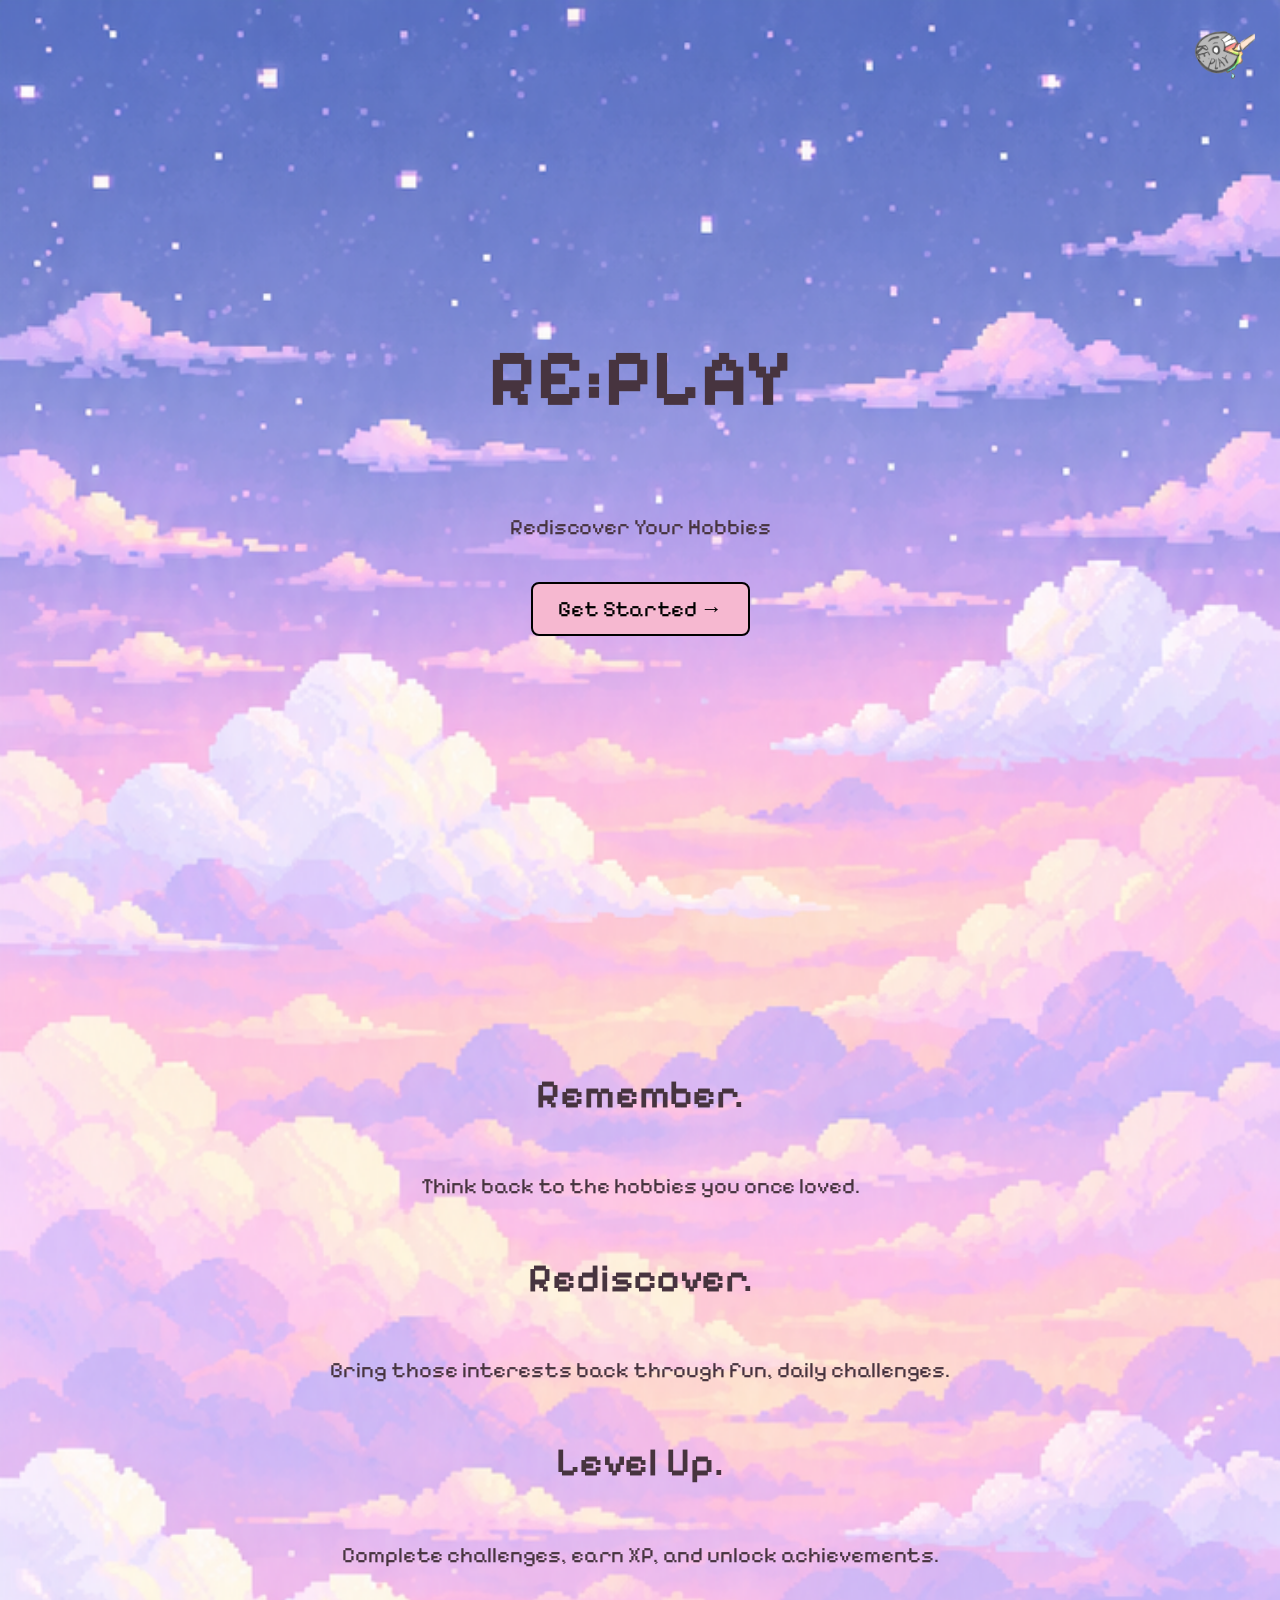
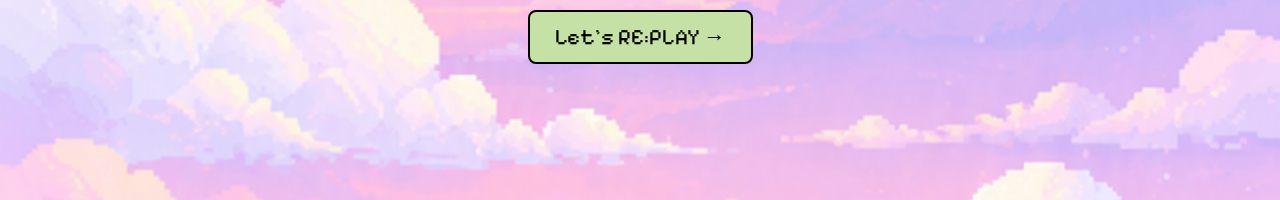
==== REPLAY/index.html @ 962fe370 "Add files via upload" ====
<!DOCTYPE html>
<html lang="en">

<head>
    <meta charset="UTF-8">
    <meta name="viewport" content="width=device-width, initial-scale=1.0">

    <title>RE:PLAY | Rediscover Your Hobbies</title>

    <link rel="stylesheet" href="style.css">
</head>

<body class="welcome-page">


<!-- replay logo-->
<div class="replay-logo-link">
    <img src="images/replaylogo.png" alt="RE:PLAY">
</div>



<!-- page navigation -->



    <main>

        <!-- page 1 -->
        <section id="welcome">

            <h1>RE:PLAY</h1>

            <p>Rediscover Your Hobbies</p>

            <a href="#introduction" class="mybtn mybtn1">
                Get Started →
            </a>

        </section>

        <!-- page/section 2 description of website-->
        <section id="introduction">

            <h2>Remember.</h2>

            <p>Think back to the hobbies you once loved.</p>

            <h2>Rediscover.</h2>

            <p>
                Bring those interests back through fun,
                daily challenges.
            </p>

            <h2>Level Up.</h2>

            <p>
                Complete challenges, earn XP,
                and unlock achievements.
            </p>

            <a href="nickname.html" class="mybtn mybtn2">
                Let's RE:PLAY →
            </a>

        </section>

    </main>

    <script src="script.js"></script>

</body>

</html>
---- REPLAY/style.css ----
@import url('https://fonts.googleapis.com/css2?family=Pixelify+Sans:wght@400;500;600;700&display=swap');

/* general styles */

* {
    box-sizing: border-box;
}

html {
    scroll-behavior: smooth;
}

body {
    position: relative;
    margin: 0;
    font-family: 'Pixelify Sans', sans-serif;
    font-size: 22px;
    color: #47343F;
}

/* background */

body.welcome-page {
    min-height: 100vh;
    background-color: #F6D9EA;
    background-image: url("images/background.png");
    background-size: cover;
    background-position: center top;
    background-repeat: no-repeat;
}

/* welcome page */

#welcome {
    min-height: 100vh;

    display: flex;
    flex-direction: column;
    justify-content: center;
    align-items: center;

    padding: 20px;
    text-align: center;
}

/* intro page */

#introduction {
    min-height: 100vh;

    display: flex;
    flex-direction: column;
    justify-content: center;
    align-items: center;

    padding: 20px;
    text-align: center;
}

/* text */

h1 {
    font-family: 'Pixelify Sans', sans-serif;
    font-size: 80px;
    font-weight: 700;
}

h2 {
    font-family: 'Pixelify Sans', sans-serif;
    font-size: 40px;
    font-weight: 600;
}

p {
    font-size: 22px;
}

a {
    font-family: 'Pixelify Sans', sans-serif;
    font-size: 22px;
}

/* buttons */

.mybtn {
    display: inline-block;

    margin-top: 20px;
    padding: 12px 25px;

    font-family: 'Pixelify Sans', sans-serif;
    font-size: 22px;
    text-align: center;
    text-decoration: none;
    color: black;

    border: 2px solid black;
    border-radius: 8px;

    cursor: pointer;

    transition: transform 0.2s;
}

/* pink button */

.mybtn1 {
    background-color: #F6B8D0;
}

/* green button */

.mybtn2 {
    background-color: #C5E1A5;
}

/* button hover */

.mybtn:hover {
    transform: translateY(-3px);
}

/* keyboard focus */

.mybtn:focus-visible,
.hobby-btn:focus-visible,
.add-hobby:focus-visible {
    outline: 3px solid #C65B89;
    outline-offset: 4px;
}

/* nickname page */

#nickname {
    min-height: 100vh;

    display: flex;
    flex-direction: column;
    justify-content: center;
    align-items: center;
    gap: 20px;

    padding: 20px;
    text-align: center;
}

/* nickname row */

.nickname-row {
    display: flex;
    align-items: center;
    justify-content: center;
    gap: 20px;

    max-width: 100%;
}

/* nickname title */

#nickname h2 {
    margin: 0;

    font-family: 'Pixelify Sans', sans-serif;
    font-size: 24px;
    font-weight: 500;

    white-space: nowrap;
}

/* nickname input */

#nicknameInput {
    width: 220px;
    max-width: 100%;
    padding: 12px;

    font-family: 'Pixelify Sans', sans-serif;
    font-size: 20px;
    text-align: left;

    border: 2px solid black;
    border-radius: 8px;
    background-color: white;
}

#nicknameInput:focus {
    outline: 2px solid #F6B8D0;
    outline-offset: 2px;
}

/* continue button */

#nickname #continueButton {
    margin-top: 5px;
}

/* hobby questions */

#questionnaire {
    min-height: 100vh;

    display: flex;
    flex-direction: column;
    justify-content: center;
    align-items: center;

    padding: 50px 25px 100px;
    text-align: center;
}

#questionnaire h2 {
    font-size: 36px;
    margin-bottom: 35px;
}

.question {
    width: 100%;
    max-width: 950px;
    margin-bottom: 35px;
}

.question h3 {
    margin-bottom: 20px;

    font-size: 24px;
    font-weight: 500;
}

/* hobby buttons */

.hobby-buttons {
    display: flex;
    flex-wrap: wrap;
    justify-content: center;
    gap: 12px;
}

/* hobby button */

.hobby-btn {
    padding: 10px 18px;

    font-family: 'Pixelify Sans', sans-serif;
    font-size: 19px;

    border: 2px solid black;
    border-radius: 8px;
    background-color: white;

    cursor: pointer;

    transition:
        background-color 0.2s,
        transform 0.2s;
}

/* hobby hover */

.hobby-btn:hover {
    background-color: #FCE1EA;
    transform: translateY(-2px);
}

/* selected hobby */

.hobby-btn.selected {
    background-color: #F6B8D0;
    border-color: #C65B89;
}

/* other hobbies */

.other-hobby {
    display: flex;
    justify-content: center;
    align-items: center;
    flex-wrap: wrap;
    gap: 10px;

    margin-top: 20px;
}

.other-hobby label {
    font-size: 20px;
}

.other-hobby input {
    width: 220px;
    max-width: 100%;
    padding: 10px;

    font-family: 'Pixelify Sans', sans-serif;
    font-size: 18px;

    border: 2px solid black;
    border-radius: 8px;
}

/* add hobby button */

.add-hobby {
    padding: 10px 15px;

    font-family: 'Pixelify Sans', sans-serif;
    font-size: 18px;

    background-color: #C5E1A5;
    border: 2px solid black;
    border-radius: 8px;

    cursor: pointer;
}

/* daily challenges */

#challenges {
    min-height: calc(100vh - 140px);

    display: flex;
    flex-direction: column;
    justify-content: center;
    align-items: center;

    padding: 30px 20px 100px;
    text-align: center;
}

#challenges h1 {
    font-size: 48px;
    margin-bottom: 10px;
}

#challenges h2 {
    margin-top: 15px;
    margin-bottom: 10px;
}

#challenges p {
    font-size: 20px;
}

/* challenge list */

#challengeList {
    width: 100%;
    max-width: 650px;
    margin-top: 25px;
}

/* challenge cards */

.challenge-card {
    display: flex;
    align-items: center;
    gap: 20px;

    margin-bottom: 15px;
    padding: 20px;

    text-align: left;

    background-color: #FFF5F8;
    border: 2px solid black;
    border-radius: 10px;

    cursor: pointer;

    transition:
        opacity 0.3s,
        background-color 0.3s;
}

/* checkbox */

.challenge-card input {
    width: 24px;
    height: 24px;
    flex-shrink: 0;

    accent-color: #C65B89;
    cursor: pointer;
}

/* challenge details */

.challenge-card div {
    min-width: 0;

    display: flex;
    flex-direction: column;
    gap: 5px;
}

/* hobby name */

.challenge-hobby {
    font-size: 16px;
    color: #9D6580;
}

/* challenge text */

.challenge-text {
    font-size: 22px;
    overflow-wrap: anywhere;
}

/* completed challenge */

.challenge-card.completed {
    opacity: 0.4;
    background-color: #EAEAEA;
}

.challenge-card.completed .challenge-text {
    text-decoration: line-through;
}

/* progress */

#challengeProgress {
    margin-top: 15px;
    font-size: 20px;
}

/* logo */

.replay-logo-link {
    position: absolute;

    top: 20px;
    right: 25px;
    left: auto;

    z-index: 200;

    display: block;

    width: 65px;
    height: 65px;

    background: transparent;
    border: none;
    border-radius: 0;
    box-shadow: none;

    text-decoration: none;
}

/* logo image */

.replay-logo-link img {
    display: block;

    width: 100%;
    height: 100%;

    object-fit: contain;

    margin: 0;
    padding: 0;

    background: transparent;
    border: none;
    border-radius: 0;
    box-shadow: none;
}

/* logo hover */

.replay-logo-link:hover {
    transform: scale(1.05);
}

/* navigation */

.replay-navigation {
    position: absolute;

    top: 30px;
    left: 40px;
    right: auto;
    bottom: auto;

    z-index: 190;

    display: flex;
    align-items: center;
    gap: 25px;
}

/* navigation links */

.replay-navigation a {
    font-family: 'Pixelify Sans', sans-serif;
    font-size: 20px;
    font-weight: 400;

    color: #47343F;
    background: transparent;

    border: none;
    border-radius: 0;
    box-shadow: none;

    padding: 0;
    text-decoration: none;
}

/* navigation hover */

.replay-navigation a:hover {
    color: #C65B89;
    background: transparent;
    transform: none;
}

/* keyboard focus */

.replay-logo-link:focus-visible,
.replay-navigation a:focus-visible {
    outline: 3px solid #C65B89;
    outline-offset: 4px;
}

/* mobile styles */

@media (max-width: 550px) {

    h1 {
        font-size: 55px;
    }

    h2 {
        font-size: 32px;
    }

    /* nickname */

    .nickname-row {
        flex-direction: column;
        gap: 12px;
    }

    #nickname h2 {
        font-size: 20px;
        white-space: normal;
    }

    #nicknameInput {
        width: 220px;
        max-width: 100%;
    }

    /* buttons */

    .mybtn {
        font-size: 20px;
    }

    /* questions */

    #questionnaire h2 {
        font-size: 28px;
    }

    .question h3 {
        font-size: 20px;
    }

    .hobby-btn {
        font-size: 16px;
        padding: 8px 12px;
    }

    /* challenges */

    #challenges h1 {
        font-size: 34px;
    }

    .challenge-card {
        padding: 15px;
        gap: 12px;
    }

    .challenge-text {
        font-size: 18px;
    }
}

/* small screen styles */

@media (max-width: 480px) {

    /* smaller logo */

    .replay-logo-link {
        top: 12px;
        right: 12px;
        left: auto;

        width: 48px;
        height: 48px;
    }

    /* navigation */

    .replay-navigation {
        top: 20px;
        left: 20px;
        right: auto;
        bottom: auto;
        gap: 15px;
    }

    .replay-navigation a {
        font-size: 17px;
        padding: 0;
    }
}

/* reduce animations */

@media (prefers-reduced-motion: reduce) {

    html {
        scroll-behavior: auto;
    }

    .mybtn,
    .hobby-btn,
    .challenge-card,
    .replay-navigation a,
    .replay-logo-link {
        transition: none;
    }
}

/* homepage logo */

.welcome-page .replay-logo-link,
.welcome-page .replay-logo-link:hover,
.welcome-page .replay-logo-link:active {
    transform: none;
    transition: none;
    animation: none;
}

/* hide homepage navigation */

.welcome-page .replay-navigation {
    display: none;
}

/* disable homepage logo */

.welcome-page .replay-logo-link {
    pointer-events: none;
    cursor: default;
    transform: none;
    transition: none;
    animation: none;
}

.welcome-page .replay-logo-link:hover {
    transform: none;
}
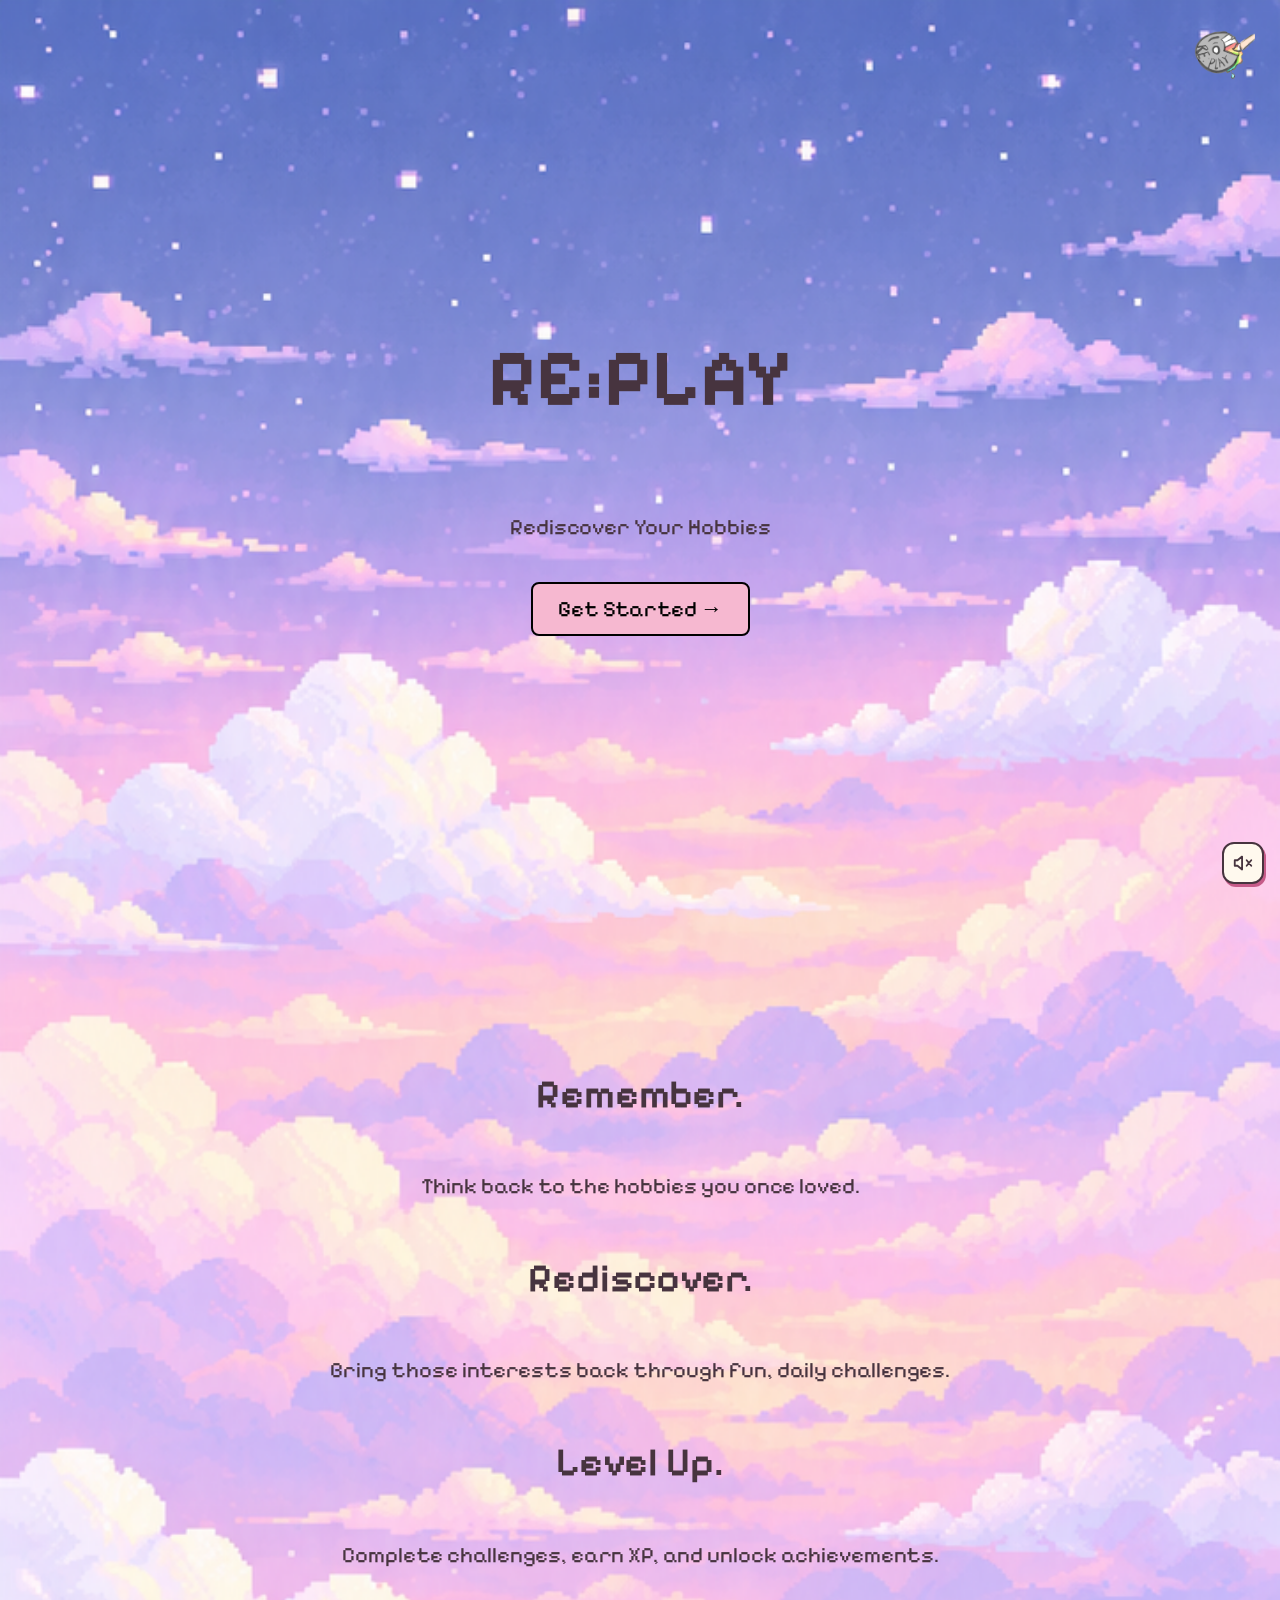
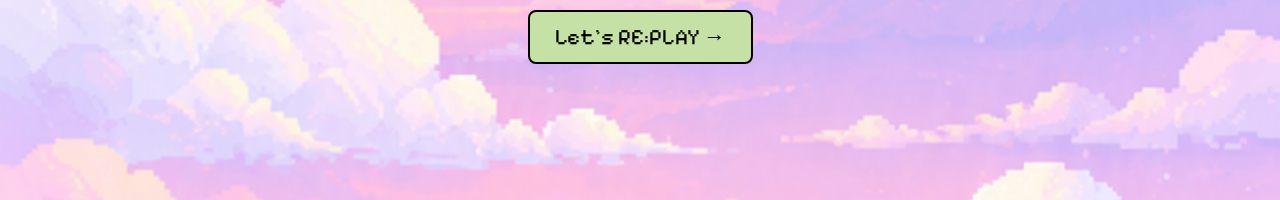
==== commit 9a3f7305: "New version: trophy system, music, extra game used the google Dino game as inspiration, rewards syst" ====
--- a/REPLAY/index.html
+++ b/REPLAY/index.html
@@ -9,21 +9,17 @@
     <title>RE:PLAY | Rediscover Your Hobbies</title>
 
     <link rel="stylesheet" href="style.css">
+
+    <script src="navigation.js" defer></script>
+    <script src="audio.js" defer></script>
 </head>
 
 <body class="welcome-page">
 
-
-<!-- replay logo-->
-<div class="replay-logo-link">
-    <img src="images/replaylogo.png" alt="RE:PLAY">
-</div>
-
-
-
-<!-- page navigation -->
-
-
+    <!-- replay logo -->
+    <div class="replay-logo-link">
+        <img src="images/replaylogo.png" alt="RE:PLAY">
+    </div>
 
     <main>
 
@@ -40,7 +36,7 @@
 
         </section>
 
-        <!-- page/section 2 description of website-->
+        <!-- page/section 2 description of website -->
         <section id="introduction">
 
             <h2>Remember.</h2>
--- a/REPLAY/style.css
+++ b/REPLAY/style.css
@@ -667,3 +667,85 @@
 .welcome-page .replay-logo-link:hover {
     transform: none;
 }
+
+
+
+/* trophy icon */
+
+.trophy-link {
+    position: absolute;
+    top: 20px;
+    right: 100px;
+    z-index: 200;
+
+    display: block;
+    width: 65px;
+    height: 65px;
+
+    background: transparent;
+    border: none;
+    border-radius: 0;
+    box-shadow: none;
+
+    text-decoration: none;
+}
+
+.trophy-link img {
+    display: block;
+    width: 100%;
+    height: 100%;
+
+    object-fit: contain;
+    background: transparent;
+    border: none;
+    box-shadow: none;
+}
+
+.trophy-link:hover {
+    transform: scale(1.05);
+}
+
+/* mobile trophy icon */
+
+@media (max-width: 480px) {
+    .trophy-link {
+        top: 12px;
+        right: 72px;
+        width: 48px;
+        height: 48px;
+    }
+}
+
+
+/* Pink trophy notification dot */
+
+.trophy-link.has-new-trophy::after {
+    content: "";
+    position: absolute;
+    top: 0;
+    right: 0;
+
+    width: 10px;
+    height: 10px;
+
+    background-color: #FF80B5;
+    border: 2px solid white;
+    border-radius: 50%;
+
+    pointer-events: none;
+    animation: trophyDotPop 0.3s ease-out;
+}
+
+@keyframes trophyDotPop {
+    0% {
+        transform: scale(0);
+    }
+
+    70% {
+        transform: scale(1.2);
+    }
+
+    100% {
+        transform: scale(1);
+    }
+}
